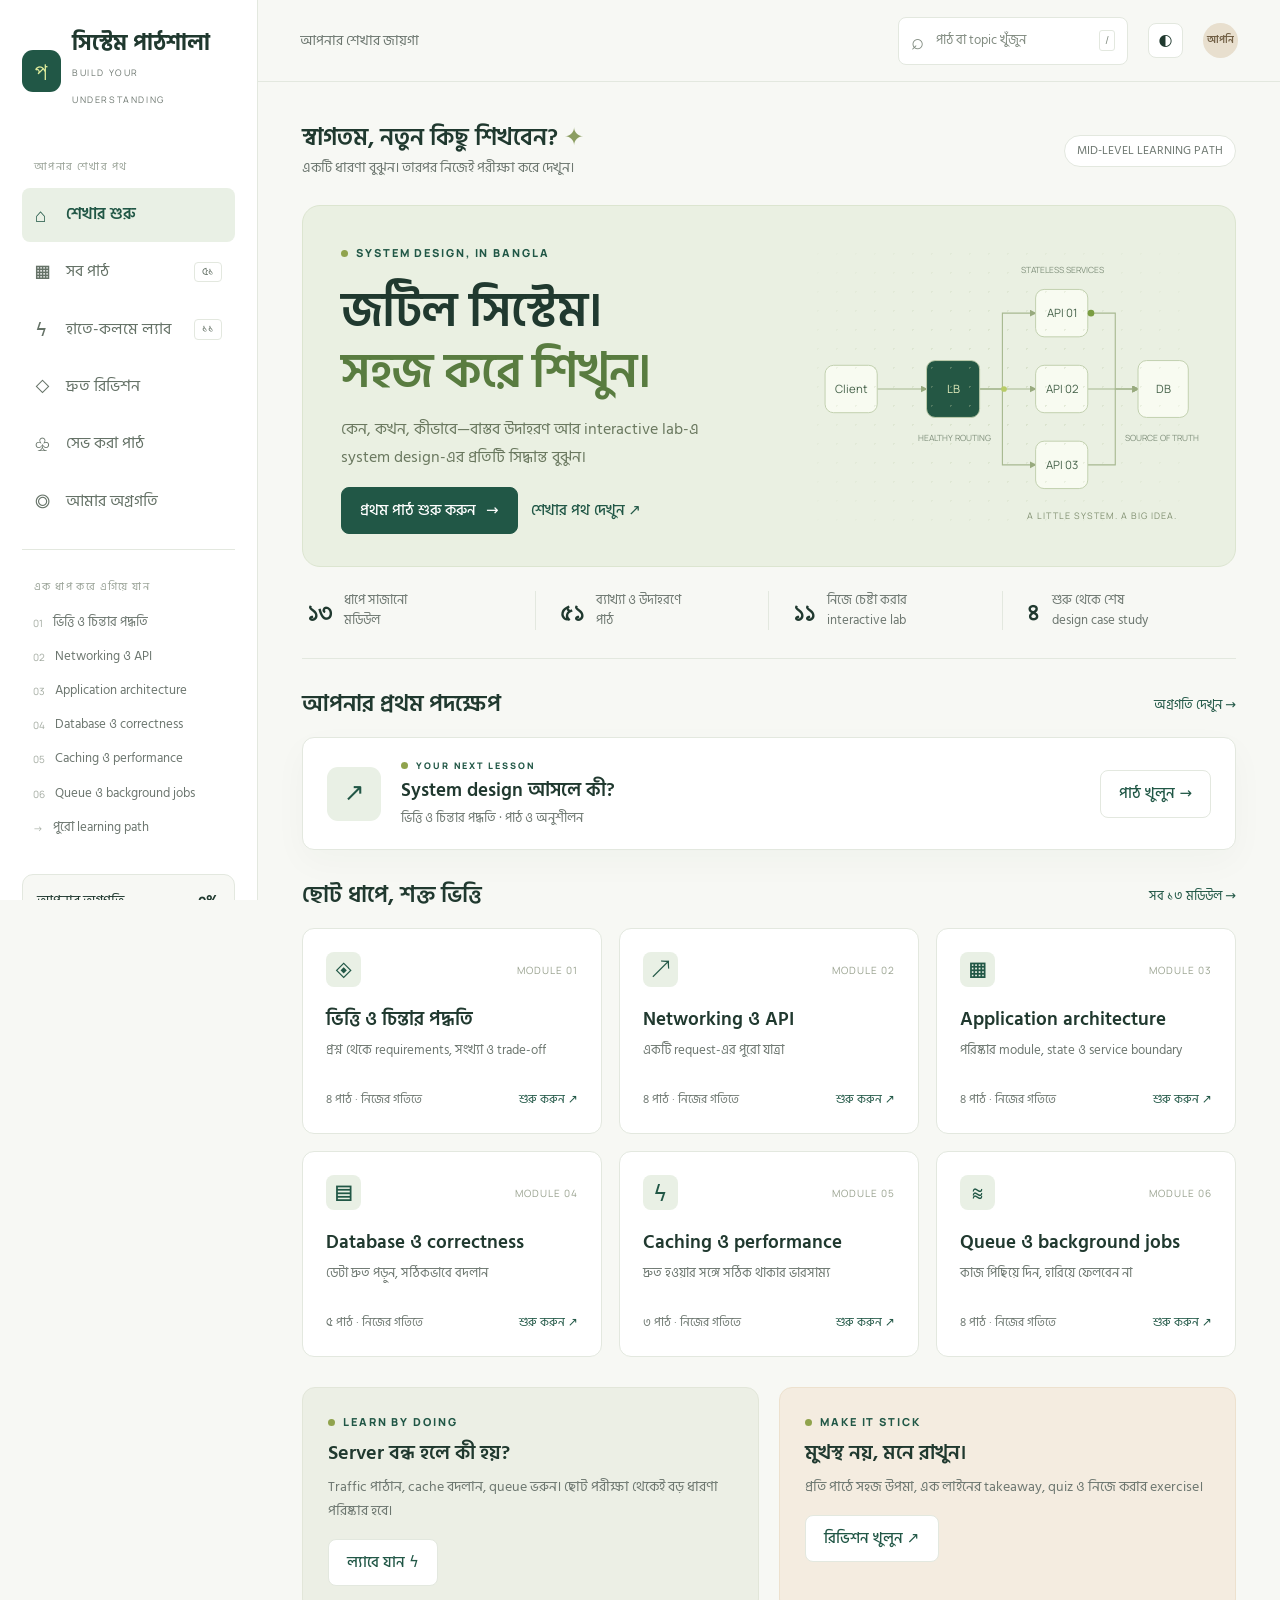
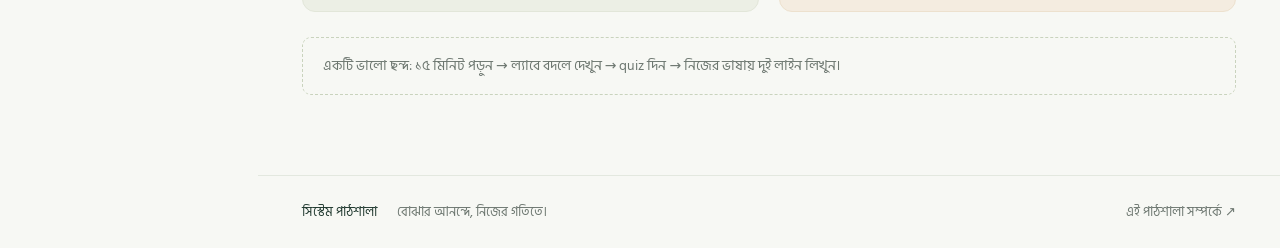
==== index.html @ 4343b37e "system design full module" ====
<!doctype html>
<html lang="bn"><head><meta charset="utf-8"><meta name="viewport" content="width=device-width,initial-scale=1"><meta name="theme-color" content="#183f35"><meta name="description" content="বাংলায় ধাপে ধাপে system design: ৫১টি পাঠ, interactive labs, diagram, quiz ও practical exercises। Mid-level developer-এর জন্য।"><title>সিস্টেম পাঠশালা — বুঝে শিখুন, বানিয়ে দেখুন</title><link rel="stylesheet" href="style.css"><script defer src="course.js"></script><script defer src="app.js"></script></head>
<body><a class="skip" href="#main">মূল পাঠে যান</a><div class="mobile-scrim" id="scrim"></div><aside id="sidebar" class="sidebar" aria-label="মূল navigation"></aside><div class="shell"><header class="topbar"><button class="icon-button mobile-menu" id="menu" aria-label="মেনু খুলুন">☰</button><div id="breadcrumb" class="breadcrumb">আপনার শেখার জায়গা</div><button class="search-trigger" id="searchOpen"><span>⌕</span> পাঠ বা topic খুঁজুন <kbd>/</kbd></button><button class="icon-button" id="theme" aria-label="রঙের theme বদলান">◐</button><a href="#progress" class="profile" aria-label="আপনার progress">আপনি</a></header><main id="main" tabindex="-1"></main><footer>সিস্টেম পাঠশালা <span>বোঝার আনন্দে, নিজের গতিতে।</span><a href="#about">এই পাঠশালা সম্পর্কে ↗</a></footer></div><dialog id="searchDialog"><form method="dialog" class="dialog-head"><label for="searchInput">কী শিখতে চান?</label><button class="icon-button" aria-label="খোঁজা বন্ধ করুন">✕</button></form><input id="searchInput" type="search" placeholder="যেমন: cache, transaction, booking…" autocomplete="off"><div id="searchResults"></div></dialog><div class="toast" id="toast" role="status"></div><noscript><p>Interactive পাঠশালা ব্যবহার করতে browser-এ JavaScript চালু করুন।</p></noscript></body></html>
---- style.css ----
@import url('https://fonts.googleapis.com/css2?family=Hind+Siliguri:wght@400;500;600;700&family=Manrope:wght@400;500;600;700;800&display=swap');
:root{--bg:#f7f8f4;--paper:#fff;--ink:#20392f;--muted:#6d7770;--line:#e3e8df;--green:#215746;--soft:#e9f0e5;--lime:#dfec9c;--orange:#c77847;--shadow:0 12px 35px #20392f08;--sidebar:258px}*{box-sizing:border-box}html{scroll-behavior:smooth;scroll-padding-top:96px}body{margin:0;background:var(--bg);color:var(--ink);font-family:'Hind Siliguri',system-ui,sans-serif;font-size:16px;line-height:1.7}button,input,select,textarea{font:inherit}button,a,input,select,textarea{-webkit-tap-highlight-color:transparent}button{cursor:pointer}a{color:inherit;text-decoration:none}button{color:inherit}button:focus-visible,a:focus-visible,input:focus-visible,textarea:focus-visible,select:focus-visible{outline:3px solid #92af53;outline-offset:4px}button:disabled{cursor:not-allowed;opacity:.45}h1,h2,h3,h4,p{margin-top:0}h1,h2,h3{font-weight:600;line-height:1.35}h1{font-size:44px;letter-spacing:-.8px}h2{font-size:27px}h3{font-size:20px}p{margin-bottom:16px}.en,kbd,.eyebrow,.num{font-family:Manrope,system-ui,sans-serif}.muted{color:var(--muted)}.small{font-size:14px}.eyebrow{font-size:11px;letter-spacing:1.9px;font-weight:800;text-transform:uppercase;color:var(--green);display:flex;gap:8px;align-items:center}.eyebrow::before{content:'';width:7px;height:7px;border-radius:50%;background:#90a34d}.sidebar{position:fixed;inset:0 auto 0 0;width:var(--sidebar);background:var(--paper);border-right:1px solid var(--line);padding:30px 22px 20px;z-index:30;display:flex;flex-direction:column;overflow:auto}.brand{display:flex;gap:11px;align-items:center;margin:0 0 34px}.brand-mark{background:var(--green);color:var(--lime);width:39px;height:42px;border-radius:11px;display:grid;place-items:center;font-family:Manrope;font-size:25px}.brand strong{font-size:22px;display:block;line-height:1.25}.brand small{color:var(--muted);font:9px Manrope;letter-spacing:1.6px}.nav-label{font-size:11px;color:#99a297;letter-spacing:1.4px;margin:12px 12px 8px}.nav-link{display:flex;align-items:center;gap:12px;padding:11px 13px;border-radius:8px;margin:3px 0;color:#657267;font-size:16px}.nav-link.active{background:var(--soft);color:var(--green);font-weight:600}.nav-icon{font-family:Manrope;width:19px;font-size:19px}.nav-badge{margin-left:auto;font-size:11px;padding:0px 7px;background:var(--paper);border:1px solid var(--line);border-radius:4px}.side-course{margin-top:18px;padding-top:16px;border-top:1px solid var(--line)}.mini-module{display:flex;gap:10px;padding:6px 11px;color:var(--muted);font-size:13px}.mini-module span{font:10px Manrope;padding-top:5px;color:#a2aaa0}.sidebar-bottom{margin-top:auto;padding-top:30px}.progress-box{border:1px solid var(--line);border-radius:11px;padding:14px;background:var(--bg)}.progress-title{display:flex;justify-content:space-between;font-size:14px}.track{background:var(--line);height:5px;border-radius:10px;overflow:hidden;margin:9px 0}.track i{display:block;background:var(--green);height:100%;transition:width .3s}.shell{margin-left:var(--sidebar)}.topbar{height:82px;display:flex;gap:20px;align-items:center;border-bottom:1px solid var(--line);padding:0 42px;background:var(--bg);position:sticky;top:0;z-index:20}.breadcrumb{font-size:14px;color:var(--muted);margin-right:auto;max-width:45%;white-space:nowrap;overflow:hidden;text-overflow:ellipsis}.search-trigger{display:flex;align-items:center;gap:12px;color:#818b80;background:var(--paper);border:1px solid var(--line);border-radius:8px;padding:8px 12px;font-size:13px;min-width:230px}.search-trigger>span{font:22px Manrope}.search-trigger kbd{margin-left:auto;border:1px solid var(--line);font-size:11px;padding:0 5px;border-radius:3px}.icon-button{border:1px solid var(--line);background:var(--paper);width:35px;height:35px;border-radius:8px;display:inline-grid;place-items:center}.profile{border-radius:50%;background:#e8dfce;min-width:35px;height:35px;display:grid;place-items:center;font-size:10px;font-weight:600;color:#715f44}.mobile-menu{display:none}main{max-width:1440px;margin:0 auto;padding:40px 44px 80px;min-height:calc(100vh - 160px)}.welcome{display:flex;align-items:center;justify-content:space-between;margin-bottom:25px}.welcome h2{font-size:24px;margin:0 0 2px}.welcome p{font-size:14px;margin:0;color:var(--muted)}.status-pill{border:1px solid var(--line);padding:5px 12px;border-radius:30px;font-size:12px;color:var(--muted);background:var(--paper)}.hero{position:relative;background:#eaf0e2;border:1px solid #dce5d0;border-radius:18px;padding:38px 38px 32px;display:grid;grid-template-columns:1.15fr 1fr;gap:20px;overflow:hidden;min-height:360px}.hero h1{font-size:49px;margin:18px 0 14px;line-height:1.24;font-weight:600}.hero h1 em{font-style:normal;color:#597c40}.hero p{font-size:16px;color:#6a785f;max-width:410px}.button{display:inline-flex;justify-content:center;align-items:center;gap:10px;border:1px solid var(--green);background:var(--green);color:white;padding:10px 18px;border-radius:8px;font-weight:500;font-size:15px;transition:transform .15s,background .15s}.button:hover{transform:translateY(-1px);background:#173c30}.button.secondary{background:var(--paper);color:var(--green);border-color:var(--line)}.button.ghost{background:transparent;color:var(--green);border-color:transparent;padding-left:0}.button-row{display:flex;gap:12px;align-items:center;flex-wrap:wrap}.hero-art{display:flex;align-items:center;justify-content:center;position:relative}.hero-art svg{width:100%;max-width:420px;height:280px;overflow:visible}.svgtext{font:12px Manrope,sans-serif;fill:#46624a}.svgsmall{font:9px Manrope,sans-serif;fill:#80907c}.hero-art::before{content:'';position:absolute;inset:0;background-image:radial-gradient(#b7c6a1 1px,transparent 1px);background-size:19px 19px;opacity:.4;mask-image:radial-gradient(black,transparent)}.art-tag{position:absolute;bottom:12px;right:20px;font:9px Manrope;letter-spacing:1px;color:#819071}.stats-strip{display:grid;grid-template-columns:repeat(4,1fr);padding:24px 0 28px;border-bottom:1px solid var(--line);margin-bottom:30px}.stat{padding:0 24px;border-right:1px solid var(--line);display:flex;gap:12px;align-items:center}.stat:first-child{padding-left:5px}.stat:last-child{border:0}.stat b{font:600 26px Manrope}.stat span{font-size:13px;color:var(--muted);line-height:1.5}.section-top{display:flex;align-items:center;justify-content:space-between;gap:15px;margin:30px 0 17px}.section-top h2{margin:0;font-size:23px}.section-top a{font-size:13px;color:var(--green)}.continue-card{display:flex;align-items:center;gap:20px;background:var(--paper);border:1px solid var(--line);border-radius:12px;padding:20px 24px;box-shadow:var(--shadow)}.lesson-icon{width:54px;height:54px;display:grid;place-items:center;background:var(--soft);color:var(--green);font-size:25px;border-radius:11px;flex-shrink:0}.continue-card .copy{flex:1}.continue-card h3{margin:4px 0;font-size:19px}.continue-card p{font-size:13px;margin:0;color:var(--muted)}.grid{display:grid;grid-template-columns:repeat(3,minmax(0,1fr));gap:17px}.module-card{background:var(--paper);border:1px solid var(--line);border-radius:12px;padding:23px;transition:transform .2s,border .2s;display:flex;flex-direction:column;min-height:206px}.module-card:hover{transform:translateY(-3px);border-color:#9db18b;box-shadow:var(--shadow)}.card-top{display:flex;align-items:center;justify-content:space-between;margin-bottom:20px}.module-icon{width:35px;height:35px;border-radius:8px;background:var(--soft);color:var(--green);display:grid;place-items:center;font:22px Manrope}.module-no{font:10px Manrope;color:#99a28f;letter-spacing:1px}.module-card h3{font-size:19px;margin:0 0 6px}.module-card p{font-size:13px;color:var(--muted);margin:0 0 18px}.card-foot{margin-top:auto;display:flex;justify-content:space-between;color:var(--muted);font-size:12px}.card-foot span:last-child{color:var(--green)}.lab-teaser{display:grid;grid-template-columns:1fr 1fr;gap:20px;margin-top:30px}.callout{padding:25px;border-radius:13px;background:#ecefe5;border:1px solid #e2e6d9}.callout.warm{background:#f4ece0;border-color:#ede1ce}.callout h3{margin:8px 0}.callout p{font-size:14px;color:var(--muted)}footer{padding:25px 44px;border-top:1px solid var(--line);display:flex;gap:20px;font-size:13px;align-items:center}footer span{color:var(--muted)}footer a{margin-left:auto;color:var(--muted)}.page-head{max-width:750px;margin-bottom:35px}.page-head h1{font-size:37px;margin:14px 0}.page-head p{color:var(--muted);font-size:17px}.filter-row{display:flex;gap:8px;flex-wrap:wrap;margin-bottom:24px}.chip{border:1px solid var(--line);background:var(--paper);border-radius:25px;padding:6px 13px;font-size:13px}.chip.active{background:var(--green);color:white;border-color:var(--green)}.curriculum-section{margin-bottom:18px;scroll-margin-top:95px;background:var(--paper);border:1px solid var(--line);border-radius:12px;overflow:hidden}.module-heading{padding:23px;display:flex;gap:16px;align-items:center;background:var(--paper)}.module-heading h2{font-size:21px;margin:0 0 3px}.module-heading p{font-size:13px;color:var(--muted);margin:0}.module-heading>.num{font-size:25px;color:#9dab8b}.module-heading .status-pill{margin-left:auto}.lesson-row{display:flex;gap:16px;align-items:center;padding:13px 24px;border-top:1px solid var(--line);font-size:15px}.lesson-row:hover{background:var(--bg)}.lesson-row .row-number{font:12px Manrope;color:#8c9885;width:25px}.lesson-row .row-title{flex:1}.lesson-row .row-meta{font-size:12px;color:var(--muted)}.done-dot{width:21px;height:21px;flex-shrink:0;border:1px solid var(--line);border-radius:50%;display:grid;place-items:center;font-size:12px}.done-dot.done{background:var(--green);color:white}.lesson-layout{display:grid;grid-template-columns:minmax(0,820px) 175px;gap:38px;justify-content:center}.lesson-content{min-width:0}.lesson-title h1{font-size:38px;margin:16px 0}.lesson-meta{display:flex;gap:15px;align-items:center;font-size:12px;color:var(--muted);margin-bottom:26px;flex-wrap:wrap}.lesson-meta button{margin-left:auto}.lead{font-size:21px;line-height:1.8;color:#4f6e52;padding:23px 27px;background:var(--soft);border-radius:12px;border-left:3px solid #88a44d}.reading-section{margin:35px 0}.reading-section h2{font-size:25px;margin-bottom:16px;display:flex;align-items:center;gap:10px}.section-num{font:10px Manrope;color:#8b9b7d;width:24px}.reading-section>p{font-size:17px;line-height:1.95}.example-box{background:var(--paper);border:1px solid var(--line);border-radius:12px;padding:24px;margin:20px 0}.box-label{color:var(--orange);font-size:12px;font-weight:600;letter-spacing:.3px;display:block;margin-bottom:9px}.example-box p:last-child{margin:0}.decision-grid{display:grid;grid-template-columns:1fr 1fr;gap:15px}.decision-card{padding:22px;background:var(--paper);border:1px solid var(--line);border-radius:12px}.decision-card h3{font-size:17px;margin-bottom:10px}.decision-card p{font-size:15px;margin:0;color:var(--muted)}.mistake{padding:22px;background:#f7ede2;border-radius:11px;border:1px solid #eddec8}.mistake h3{font-size:17px;color:#9b693c;margin-bottom:8px}.mistake p{margin:0;font-size:15px;color:#7e6951}.memory{padding:25px;background:var(--green);color:#f5f6e9;border-radius:12px;display:flex;gap:18px;align-items:center}.memory .mark{font-size:30px;color:var(--lime)}.memory p{font-size:20px;margin:0}.memory small{color:#bdcdbb;font-size:12px;display:block;margin-bottom:4px}.diagram{background:var(--paper);border:1px solid var(--line);border-radius:12px;padding:25px 18px;margin:22px 0}.diagram svg{width:100%;height:auto;display:block}.diagram figcaption{color:var(--muted);font-size:12px;text-align:center;margin-top:12px}.flow-box{fill:var(--soft);stroke:#cddac6;stroke-width:1}.flow-label{fill:var(--ink);font:14px 'Hind Siliguri',sans-serif}.flow-line{stroke:#8fa17b;stroke-width:1.5}.flow-step{fill:#8c9b7b;font:10px Manrope}.lesson-aside{position:sticky;top:112px;align-self:start;font-size:13px;color:var(--muted);padding-top:12px}.lesson-aside p{font-size:10px;letter-spacing:1.5px;font-family:Manrope;font-weight:700}.lesson-aside a{display:block;border-left:1px solid var(--line);padding:8px 0 8px 15px}.lesson-aside a:hover{color:var(--green);border-color:var(--green)}.quiz{background:var(--paper);border:1px solid var(--line);border-radius:12px;padding:25px}.quiz h3{font-size:19px}.quiz-option{width:100%;display:flex;align-items:center;gap:13px;text-align:left;background:var(--bg);border:1px solid var(--line);padding:12px 15px;border-radius:8px;margin:9px 0;font-size:15px}.quiz-option .letter{width:26px;min-width:26px;height:26px;border:1px solid var(--line);border-radius:6px;display:grid;place-items:center;font:11px Manrope}.quiz-option.correct{background:#e6f1e4;border-color:#8dab76}.quiz-option.wrong{background:#fbebdf;border-color:#dcb28e}.feedback{font-size:15px;padding:13px 16px;border-radius:8px;background:var(--soft);margin-top:14px}.notes{width:100%;min-height:140px;background:var(--paper);border:1px solid var(--line);border-radius:10px;padding:18px;color:var(--ink);resize:vertical}.lesson-bottom{border-top:1px solid var(--line);padding-top:25px;margin-top:30px}.lesson-nav{display:flex;justify-content:space-between;gap:15px;margin-top:22px}.lesson-nav a{font-size:14px;color:var(--green);max-width:45%}.source-link{font-size:13px;color:var(--green);text-decoration:underline}.lab-shell{background:var(--paper);border:1px solid var(--line);border-radius:14px;overflow:hidden;margin:20px 0}.lab-top{padding:18px 23px;border-bottom:1px solid var(--line);display:flex;gap:12px;align-items:center}.lab-top h3{margin:0;font-size:19px}.lab-badge{margin-left:auto;font:9px Manrope;letter-spacing:1px;color:var(--orange);background:#f5ece0;border-radius:5px;padding:4px 7px}.lab-body{padding:24px}.lab-note{color:var(--muted);font-size:12px;border-top:1px solid var(--line);padding:12px 23px;background:var(--bg)}.controls{display:grid;grid-template-columns:1fr 1fr;gap:18px;margin-bottom:22px}.control label{display:flex;align-items:center;justify-content:space-between;margin-bottom:8px;font-size:14px}.control input[type=range]{width:100%;accent-color:var(--green)}.control input[type=number],.control select{width:100%;padding:8px;border:1px solid var(--line);border-radius:7px;background:var(--bg);color:var(--ink)}.control output{font:12px Manrope;color:var(--green)}.metric-grid{display:grid;grid-template-columns:repeat(3,1fr);gap:12px;margin:18px 0}.metric{padding:17px;background:var(--bg);border:1px solid var(--line);border-radius:10px;min-width:0}.metric b{font:600 23px Manrope;display:block;overflow-wrap:anywhere}.metric span{font-size:12px;color:var(--muted)}.sim-explain{background:var(--soft);padding:15px 18px;border-radius:8px;font-size:14px;margin-top:18px}.sim-visual{background:var(--bg);border-radius:10px;padding:15px;margin:18px 0;overflow:hidden}.sim-visual svg{width:100%;height:auto;display:block}.server-grid{display:grid;grid-template-columns:repeat(3,1fr);gap:12px}.server{border:1px solid var(--line);border-radius:10px;padding:17px;text-align:center;background:var(--paper)}.server strong{font:600 20px Manrope;display:block;margin:6px}.server.off{opacity:.5;background:#f4e8df}.server button{font-size:12px;background:transparent;border:1px solid var(--line);padding:4px 10px;border-radius:5px}.event-log{border:1px solid var(--line);border-radius:8px;padding:12px;margin-top:15px;font-size:13px;max-height:165px;overflow:auto;background:var(--bg);white-space:pre-line}.queue-items{display:flex;gap:5px;flex-wrap:wrap;min-height:50px;align-content:start}.queue-item{width:13px;height:20px;background:#93ab65;border-radius:3px}.bar{height:18px;border-radius:4px;background:#dce9c4;overflow:hidden;margin:6px 0}.bar i{height:100%;display:block;background:var(--green);transition:width .3s}.document-item{display:flex;gap:10px;align-items:center;border:1px solid var(--line);border-radius:7px;padding:11px;margin:8px 0;font-size:13px}.document-item.blocked{opacity:.55;border-style:dashed}.quiz-index{font-size:12px;color:var(--muted)}.glossary{display:grid;grid-template-columns:1fr 1fr;gap:14px}.term{background:var(--paper);border:1px solid var(--line);border-radius:10px;padding:20px}.term h3{font:600 17px Manrope;margin-bottom:8px}.term p{font-size:14px;color:var(--muted);margin:0}.input-search{width:100%;border:1px solid var(--line);border-radius:9px;padding:13px 18px;background:var(--paper);color:var(--ink);margin-bottom:25px}.empty{border:1px dashed #c6d2ba;border-radius:12px;padding:40px;text-align:center;color:var(--muted)}.progress-stats{display:grid;grid-template-columns:repeat(3,1fr);gap:18px;margin-bottom:25px}.progress-stat{padding:25px;background:var(--paper);border:1px solid var(--line);border-radius:12px}.progress-stat b{font:600 36px Manrope;display:block}.progress-stat span{color:var(--muted);font-size:14px}.saved-note{background:var(--paper);border:1px solid var(--line);border-radius:10px;padding:20px;margin-bottom:12px}.saved-note p{white-space:pre-wrap;color:var(--muted);margin:10px 0 0;font-size:14px}.checklist{list-style:none;padding:0}.checklist li{padding:12px 0;border-bottom:1px solid var(--line);display:flex;gap:12px}.checklist input{accent-color:var(--green);width:18px}.toast{position:fixed;bottom:25px;left:calc(50% + 80px);transform:translateX(-50%) translateY(100px);background:var(--green);color:white;padding:12px 24px;border-radius:9px;z-index:80;font-size:14px;opacity:0;transition:.25s}.toast.show{opacity:1;transform:translateX(-50%) translateY(0)}dialog{background:var(--paper);color:var(--ink);border:1px solid var(--line);border-radius:15px;width:min(650px,calc(100% - 24px));padding:23px;max-height:80vh}dialog::backdrop{background:#18312666;backdrop-filter:blur(3px)}.dialog-head{display:flex;align-items:center;justify-content:space-between;margin-bottom:15px}.dialog-head label{font-size:20px;font-weight:600}#searchInput{width:100%;padding:13px;border:1px solid var(--line);border-radius:8px;color:var(--ink);background:var(--bg)}#searchResults{margin-top:18px;max-height:55vh;overflow:auto}.search-result{display:block;padding:15px;border-bottom:1px solid var(--line)}.search-result:hover{background:var(--bg)}.search-result small{display:block;color:var(--muted);font-size:12px}.skip{position:fixed;top:-100px;left:20px;z-index:100;background:var(--green);color:white;padding:12px}.skip:focus{top:10px}.mobile-scrim{display:none}.tip-strip{font-size:14px;color:var(--muted);padding:16px 20px;border:1px dashed #c9d3bd;border-radius:9px;margin-top:25px}.warning-text{color:#a56b3c}.inline-link{text-decoration:underline;color:var(--green)}.note-status{font-size:12px;color:var(--muted);margin-top:6px}.readiness-card{padding:25px;border:1px solid var(--line);background:var(--paper);border-radius:12px}.dark{--bg:#14211c;--paper:#1c2c24;--ink:#e0e8dc;--muted:#a1b09f;--line:#334637;--green:#8dbb8c;--soft:#2a3f2c;--shadow:none}.dark .hero{background:#293d2b;border-color:#3c5238}.dark .hero h1 em{color:#bcce8d}.dark .hero p{color:#b5c3a8}.dark .button{color:#14251b}.dark .button:hover{background:#a1c799}.dark .button.secondary{color:var(--green)}.dark .callout{background:#28382a;border-color:var(--line)}.dark .callout.warm,.dark .mistake{background:#3b3025;border-color:#4e4130}.dark .mistake p{color:#d1b69a}.dark .memory{background:#34513a;color:#ecf1de}.dark .quiz-option.correct{background:#28452b}.dark .quiz-option.wrong{background:#493524}.dark .lead{color:#c3d2b3}.dark .flow-box{stroke:#53684d}.dark .flow-label{fill:var(--ink)}.dark .profile{background:#4a4935;color:#e5dfbd}.dark .brand-mark{background:#8dbb8c;color:#173324}.dark .lab-badge{background:#423628}.dark .server.off{background:#453326}.dark .toast{color:#173324}
@media(min-width:1500px){main{padding-top:48px}.hero h1{font-size:57px}.hero{min-height:380px}.grid{gap:20px}.module-card{min-height:220px}}
@media(max-width:1150px){:root{--sidebar:225px}.sidebar{padding:25px 16px}.topbar{padding:0 27px}.breadcrumb{max-width:35%}main{padding:30px 27px 60px}.hero{padding:28px;grid-template-columns:1.15fr 1fr}.hero h1{font-size:40px}.grid{grid-template-columns:repeat(2,minmax(0,1fr))}.lesson-layout{grid-template-columns:minmax(0,1fr)}.lesson-aside{display:none}.stat{padding:0 13px;gap:8px}.stat b{font-size:23px}.hero-art svg{height:240px}.search-trigger{min-width:200px}.brand strong{font-size:20px}}
@media(max-width:800px){:root{--sidebar:258px}.sidebar{transform:translateX(-100%);transition:transform .2s}.sidebar.open{transform:translateX(0)}.mobile-scrim.open{display:block;position:fixed;inset:0;background:#132e2470;z-index:25}.shell{margin-left:0}.mobile-menu{display:inline-grid}.topbar{padding:0 20px;height:68px;gap:12px}.breadcrumb{max-width:none}.search-trigger{min-width:36px;width:36px;height:36px;overflow:hidden;padding:4px 10px;white-space:nowrap;gap:20px}.search-trigger kbd{display:none}main{padding:25px 20px 60px}.hero{grid-template-columns:1fr 0.85fr;padding:25px}.hero h1{font-size:37px}.hero p{font-size:14px}.welcome .status-pill{display:none}.stat b{font-size:22px}.stat span{font-size:11px}.continue-card{padding:18px;gap:12px}.continue-card .lesson-icon{width:44px;height:44px}.toast{left:50%;width:max-content;max-width:90%}footer{padding:22px 20px;flex-wrap:wrap;font-size:12px}footer a{margin-left:0}.lesson-title h1{font-size:32px}.hero-art svg{height:210px}}
@media(max-width:560px){h1{font-size:32px}.hero{grid-template-columns:1fr;padding:26px;gap:0}.hero h1{font-size:40px}.hero p{max-width:none}.hero-art{margin-top:10px;height:185px}.hero-art svg{height:210px}.art-tag{bottom:0;right:10px}.stats-strip{grid-template-columns:repeat(4,1fr);padding:20px 0;gap:5px}.stat{padding:0 7px;display:block;text-align:center}.stat:first-child{padding-left:0}.stat b{display:block;font-size:23px}.stat span{font-size:11px}.grid{grid-template-columns:1fr}.module-card{min-height:170px;padding:20px}.card-top{margin-bottom:13px}.lab-teaser{grid-template-columns:1fr}.continue-card{flex-wrap:wrap}.continue-card .copy{min-width:180px}.continue-card>.button{margin-left:56px}.section-top h2{font-size:21px}.welcome h2{font-size:22px}.page-head h1{font-size:32px}.module-heading{padding:18px;gap:12px}.module-heading h2{font-size:18px}.module-heading .status-pill{display:none}.lesson-row{padding:14px 17px;gap:10px}.lesson-row .row-meta{display:none}.lesson-title h1{font-size:30px}.lead{font-size:19px;padding:20px}.reading-section>p{font-size:16px}.decision-grid{grid-template-columns:1fr}.controls{grid-template-columns:1fr;gap:13px}.metric-grid{gap:6px}.metric{padding:12px 8px}.metric b{font-size:19px}.metric span{font-size:10px}.lab-body{padding:17px}.lab-top{padding:15px 17px;align-items:start}.lab-top h3{font-size:18px}.server{padding:12px 5px;font-size:12px}.server strong{font-size:18px}.glossary{grid-template-columns:1fr}.progress-stats{gap:7px}.progress-stat{padding:15px 10px}.progress-stat b{font-size:27px}.progress-stat span{font-size:11px}.button-row{gap:8px}.button{padding:9px 14px;font-size:14px}.memory{padding:20px}.memory p{font-size:18px}.diagram{padding:15px 10px}.topbar .profile{display:none}.breadcrumb{font-size:12px;max-width:calc(100vw - 160px)}.quiz{padding:20px}.search-result{padding:13px 6px}footer span{display:none}}
@media(prefers-reduced-motion:reduce){html{scroll-behavior:auto}*,*::before,*::after{animation:none!important;transition:none!important}.packet{display:none}}
@media print{.sidebar,.topbar,.lesson-aside,footer,.button,.lesson-meta button,.lab-shell,.lesson-nav{display:none}.shell{margin:0}body{background:white;color:black}main{max-width:none;padding:0}.reading-section{break-inside:avoid}.lesson-layout{display:block}.quiz-option{border:1px solid #aaa}.notes{border:1px solid #aaa}}
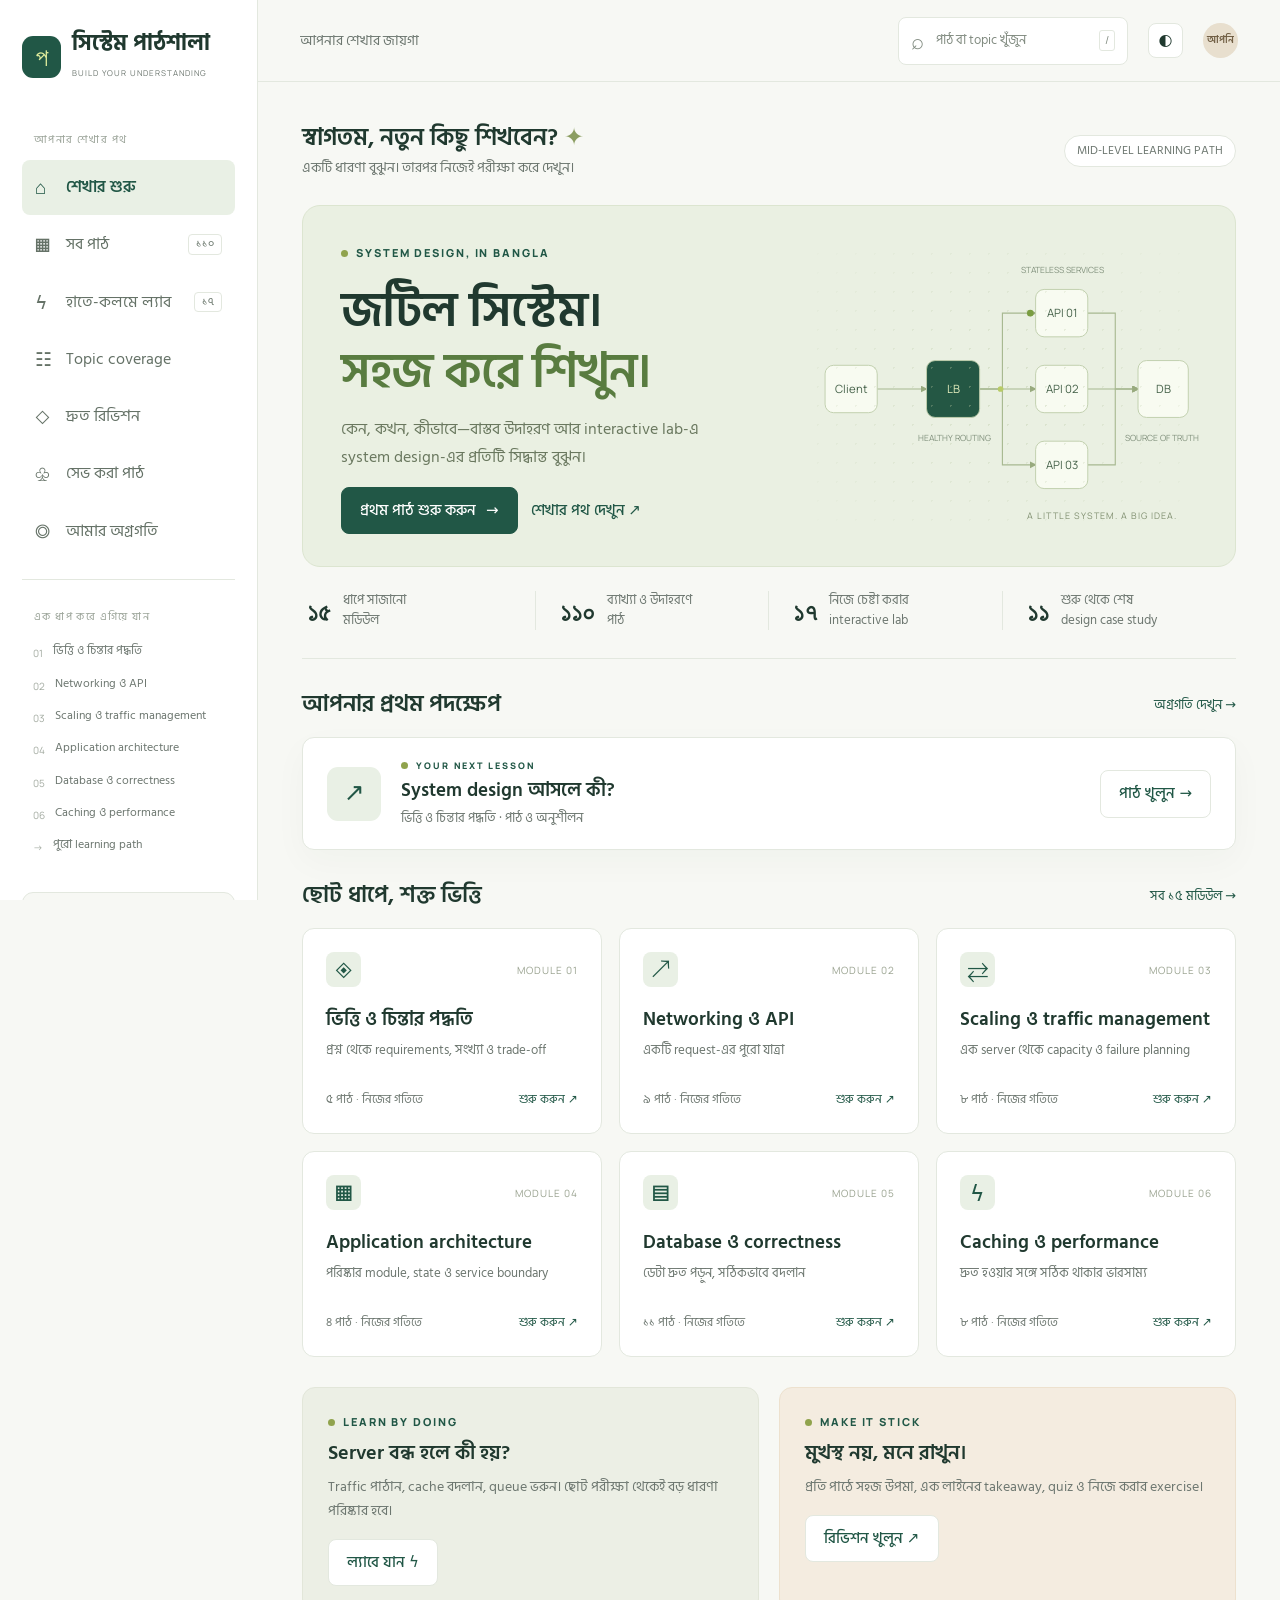
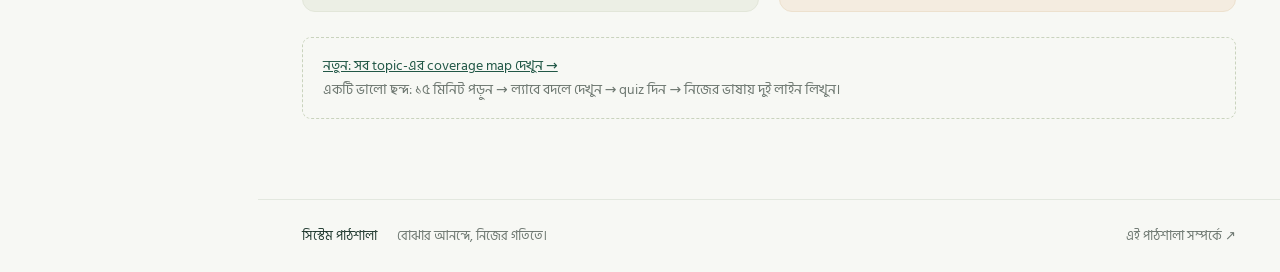
==== commit 96f6cafc: "add new topics" ====
--- a/index.html
+++ b/index.html
@@ -1,3 +1,3 @@
 <!doctype html>
-<html lang="bn"><head><meta charset="utf-8"><meta name="viewport" content="width=device-width,initial-scale=1"><meta name="theme-color" content="#183f35"><meta name="description" content="বাংলায় ধাপে ধাপে system design: ৫১টি পাঠ, interactive labs, diagram, quiz ও practical exercises। Mid-level developer-এর জন্য।"><title>সিস্টেম পাঠশালা — বুঝে শিখুন, বানিয়ে দেখুন</title><link rel="stylesheet" href="style.css"><script defer src="course.js"></script><script defer src="app.js"></script></head>
+<html lang="bn"><head><meta charset="utf-8"><meta name="viewport" content="width=device-width,initial-scale=1"><meta name="theme-color" content="#183f35"><meta name="description" content="বাংলায় ধাপে ধাপে system design: ১১০টি পাঠ, interactive labs, diagram, quiz ও practical exercises। Mid-level developer-এর জন্য।"><title>সিস্টেম পাঠশালা — বুঝে শিখুন, বানিয়ে দেখুন</title><link rel="stylesheet" href="style.css"><script defer src="course.js"></script><script defer src="expanded.js"></script><script defer src="coverage.js"></script><script defer src="labs-plus.js"></script><script defer src="case-details.js"></script><script defer src="app.js"></script></head>
 <body><a class="skip" href="#main">মূল পাঠে যান</a><div class="mobile-scrim" id="scrim"></div><aside id="sidebar" class="sidebar" aria-label="মূল navigation"></aside><div class="shell"><header class="topbar"><button class="icon-button mobile-menu" id="menu" aria-label="মেনু খুলুন">☰</button><div id="breadcrumb" class="breadcrumb">আপনার শেখার জায়গা</div><button class="search-trigger" id="searchOpen"><span>⌕</span> পাঠ বা topic খুঁজুন <kbd>/</kbd></button><button class="icon-button" id="theme" aria-label="রঙের theme বদলান">◐</button><a href="#progress" class="profile" aria-label="আপনার progress">আপনি</a></header><main id="main" tabindex="-1"></main><footer>সিস্টেম পাঠশালা <span>বোঝার আনন্দে, নিজের গতিতে।</span><a href="#about">এই পাঠশালা সম্পর্কে ↗</a></footer></div><dialog id="searchDialog"><form method="dialog" class="dialog-head"><label for="searchInput">কী শিখতে চান?</label><button class="icon-button" aria-label="খোঁজা বন্ধ করুন">✕</button></form><input id="searchInput" type="search" placeholder="যেমন: cache, transaction, booking…" autocomplete="off"><div id="searchResults"></div></dialog><div class="toast" id="toast" role="status"></div><noscript><p>Interactive পাঠশালা ব্যবহার করতে browser-এ JavaScript চালু করুন।</p></noscript></body></html>
--- a/style.css
+++ b/style.css
@@ -6,3 +6,4 @@
 @media(max-width:560px){h1{font-size:32px}.hero{grid-template-columns:1fr;padding:26px;gap:0}.hero h1{font-size:40px}.hero p{max-width:none}.hero-art{margin-top:10px;height:185px}.hero-art svg{height:210px}.art-tag{bottom:0;right:10px}.stats-strip{grid-template-columns:repeat(4,1fr);padding:20px 0;gap:5px}.stat{padding:0 7px;display:block;text-align:center}.stat:first-child{padding-left:0}.stat b{display:block;font-size:23px}.stat span{font-size:11px}.grid{grid-template-columns:1fr}.module-card{min-height:170px;padding:20px}.card-top{margin-bottom:13px}.lab-teaser{grid-template-columns:1fr}.continue-card{flex-wrap:wrap}.continue-card .copy{min-width:180px}.continue-card>.button{margin-left:56px}.section-top h2{font-size:21px}.welcome h2{font-size:22px}.page-head h1{font-size:32px}.module-heading{padding:18px;gap:12px}.module-heading h2{font-size:18px}.module-heading .status-pill{display:none}.lesson-row{padding:14px 17px;gap:10px}.lesson-row .row-meta{display:none}.lesson-title h1{font-size:30px}.lead{font-size:19px;padding:20px}.reading-section>p{font-size:16px}.decision-grid{grid-template-columns:1fr}.controls{grid-template-columns:1fr;gap:13px}.metric-grid{gap:6px}.metric{padding:12px 8px}.metric b{font-size:19px}.metric span{font-size:10px}.lab-body{padding:17px}.lab-top{padding:15px 17px;align-items:start}.lab-top h3{font-size:18px}.server{padding:12px 5px;font-size:12px}.server strong{font-size:18px}.glossary{grid-template-columns:1fr}.progress-stats{gap:7px}.progress-stat{padding:15px 10px}.progress-stat b{font-size:27px}.progress-stat span{font-size:11px}.button-row{gap:8px}.button{padding:9px 14px;font-size:14px}.memory{padding:20px}.memory p{font-size:18px}.diagram{padding:15px 10px}.topbar .profile{display:none}.breadcrumb{font-size:12px;max-width:calc(100vw - 160px)}.quiz{padding:20px}.search-result{padding:13px 6px}footer span{display:none}}
 @media(prefers-reduced-motion:reduce){html{scroll-behavior:auto}*,*::before,*::after{animation:none!important;transition:none!important}.packet{display:none}}
 @media print{.sidebar,.topbar,.lesson-aside,footer,.button,.lesson-meta button,.lab-shell,.lesson-nav{display:none}.shell{margin:0}body{background:white;color:black}main{max-width:none;padding:0}.reading-section{break-inside:avoid}.lesson-layout{display:block}.quiz-option{border:1px solid #aaa}.notes{border:1px solid #aaa}}
+.coverage-row{display:grid;grid-template-columns:1fr 1.3fr;gap:20px;padding:17px 23px;border-top:1px solid var(--line);font-size:14px}.coverage-row>div:first-child{font-weight:500}.coverage-row a{font-size:13px}.lab-key{display:inline-flex;padding:12px 19px;border-radius:9px;border:1px solid var(--line);background:var(--soft);font-family:Manrope;margin:6px;min-width:55px;justify-content:center}.case-table{width:100%;border-collapse:collapse;margin:18px 0;font-size:14px}.case-table th,.case-table td{border:1px solid var(--line);padding:12px;text-align:left;vertical-align:top}.case-table th{background:var(--soft)}.case-table-wrapper{overflow:auto}.case-depth-graph{border:1px solid var(--line);background:var(--paper);border-radius:12px;padding:20px;margin:20px 0}.case-depth-graph svg{width:100%;height:auto}.diagram-label{font:15px 'Hind Siliguri',sans-serif;fill:var(--ink)}.book-link{display:inline-block;margin-top:12px}.mini-module{font-size:12px}.brand small{font-size:8px;letter-spacing:1px;white-space:nowrap}@media(max-width:560px){.coverage-row{grid-template-columns:1fr;gap:8px}.case-table{min-width:520px}.stats-strip{grid-template-columns:1fr 1fr;gap:18px}.stat:nth-child(2){border:0}.stat span{font-size:12px}.diagram .flow-label{font-size:20px}}
